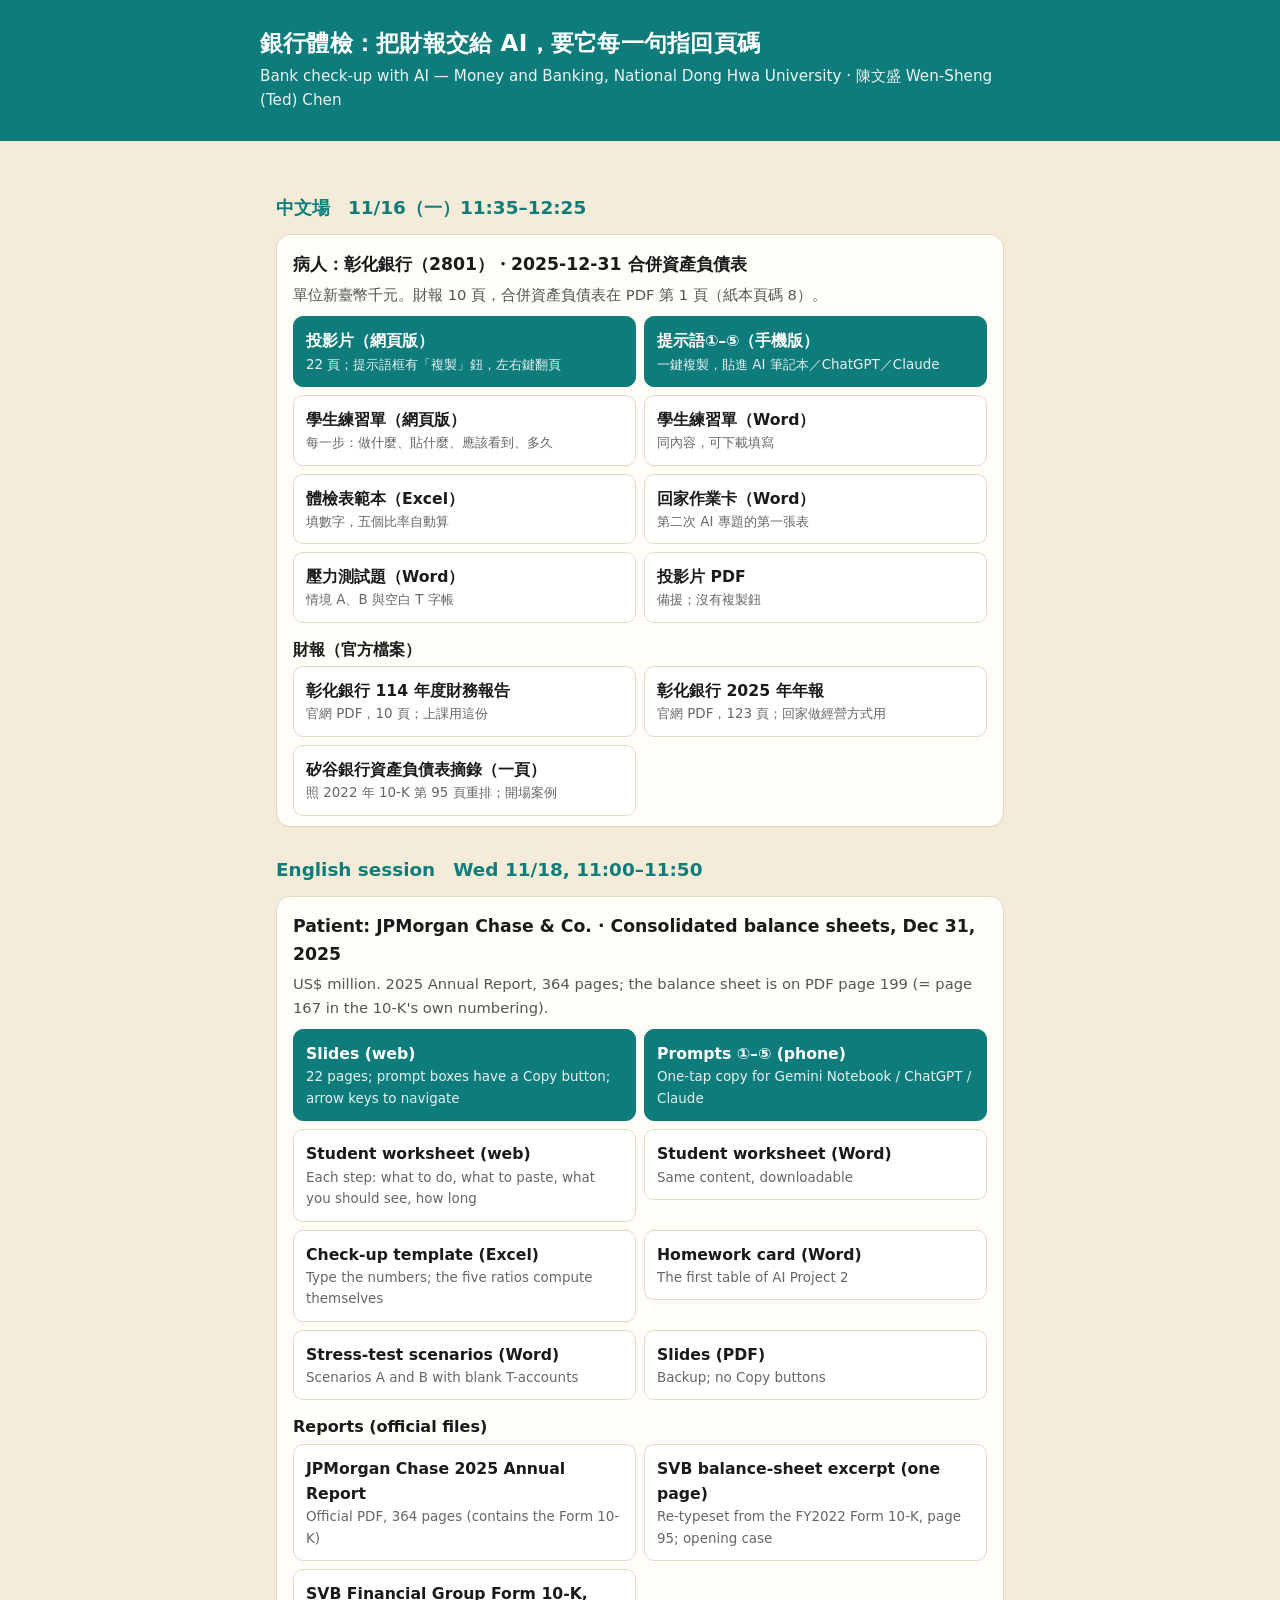
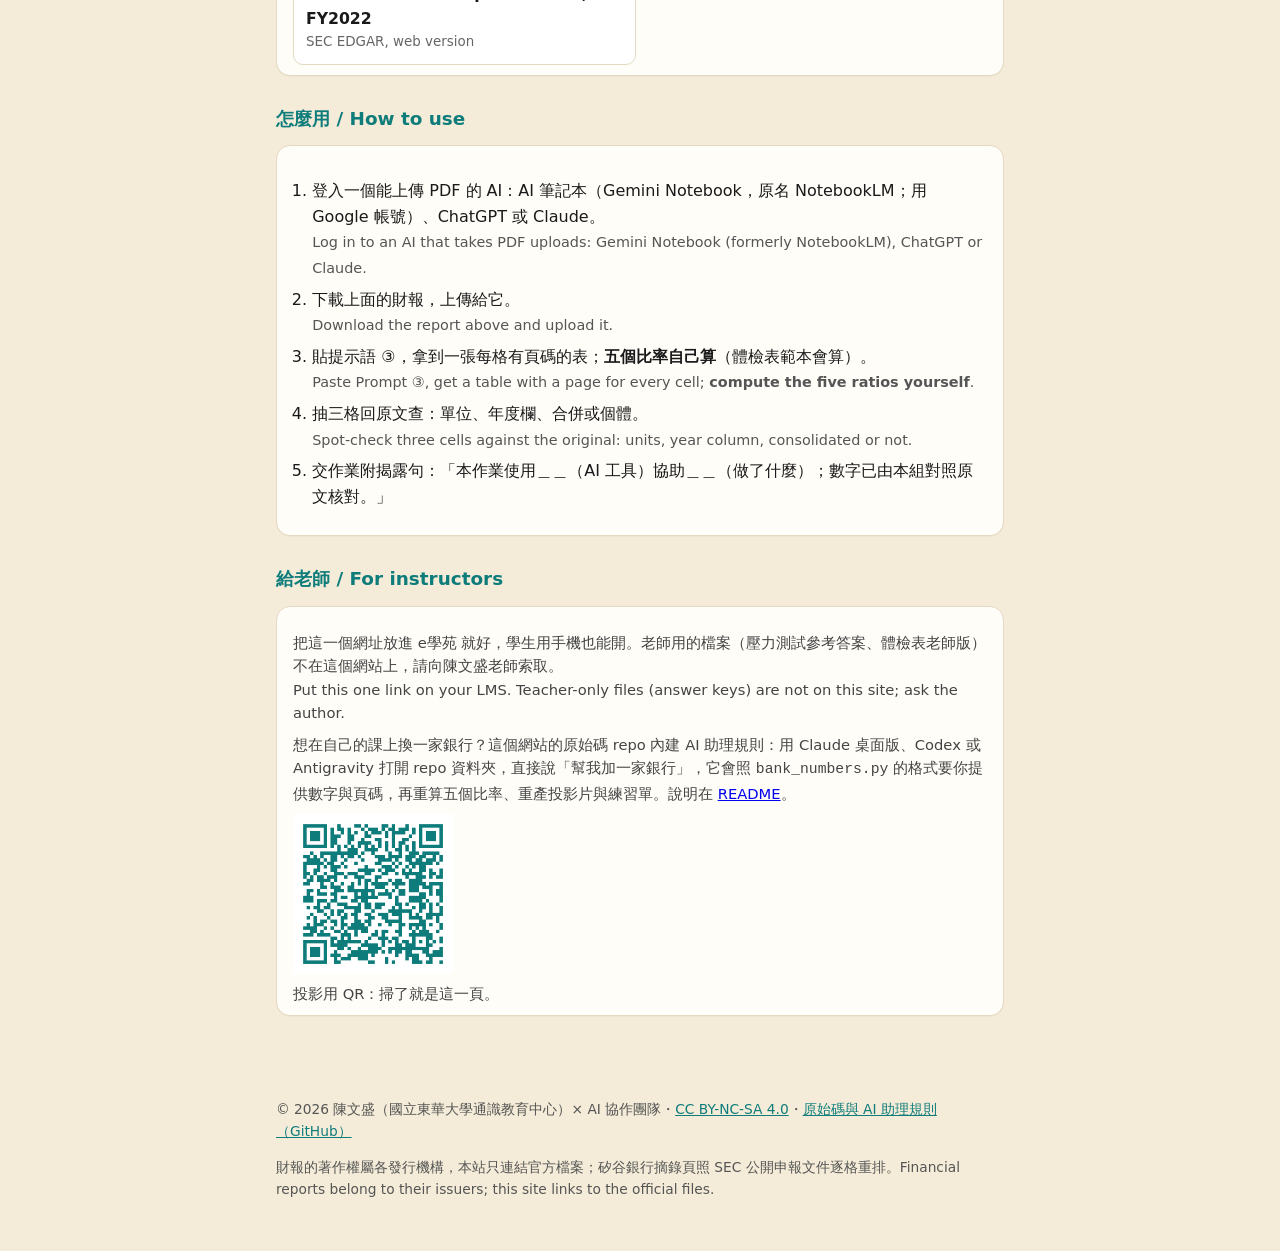
==== docs/index.html @ 3d57c12b "銀行體檢上課包：GitHub Pages 網站＋AI 助理規則（中文場彰銀 11/16、英文場 JPMorgan Chase 11/18） - docs/：首頁、中英投影片（複製鈕）、提示語手機頁、練" ====
<!doctype html><html lang="zh-Hant"><head><meta charset="utf-8"><meta name="viewport" content="width=device-width,initial-scale=1"><title>銀行體檢：把財報交給 AI，要它每一句指回頁碼</title><style>
:root{--teal:#0E7C7B;--gold:#D9A441;--cream:#F4ECD8;--ink:#1A1A1A;--paper:#FFFDF8;--line:#E4D9C3}
*{box-sizing:border-box}html{-webkit-text-size-adjust:100%}
body{margin:0;background:var(--cream);color:var(--ink);font-family:"Noto Sans TC","Microsoft JhengHei","PingFang TC","Segoe UI",system-ui,sans-serif;line-height:1.6}
main{max-width:760px;margin:0 auto;padding:24px 16px 56px}
header.top{background:var(--teal);color:#fff;padding:28px 16px}
header.top .in{max-width:760px;margin:0 auto}
header.top h1{margin:0 0 6px;font-size:1.45rem;line-height:1.3;letter-spacing:.01em}
header.top p{margin:0;opacity:.92;font-size:.95rem}
h2{font-size:1.15rem;margin:28px 0 10px;color:var(--teal)}
.card{background:var(--paper);border:1px solid var(--line);border-radius:14px;padding:16px 16px 10px;margin:12px 0;box-shadow:0 1px 0 rgba(0,0,0,.03)}
.card h3{margin:0 0 4px;font-size:1.08rem}
.card .meta{color:#555;font-size:.92rem;margin:0 0 10px}
.links{display:grid;grid-template-columns:1fr;gap:8px;margin:0;padding:0;list-style:none}
@media(min-width:560px){.links{grid-template-columns:1fr 1fr}}
.links a{display:block;padding:11px 12px;border-radius:10px;border:1px solid var(--line);background:#fff;color:var(--ink);text-decoration:none;font-weight:600;font-size:.98rem}
.links a:hover{border-color:var(--teal)}
.links a small{display:block;font-weight:400;color:#666;font-size:.84rem}
.links a.primary{background:var(--teal);color:#fff;border-color:var(--teal)}
.links a.primary small{color:#e6f2f2}
.note{font-size:.92rem;color:#444;margin:8px 0 0}
ol.steps{padding-left:1.2em}ol.steps li{margin:6px 0}
pre.prompt{white-space:pre-wrap;word-break:break-word;background:#fff;border:1px solid var(--line);border-left:4px solid var(--teal);border-radius:10px;padding:14px 14px;font:inherit;font-size:.98rem;margin:8px 0 0}
.pbar{display:flex;justify-content:space-between;align-items:center;gap:10px;flex-wrap:wrap}
.tag{display:inline-block;background:var(--teal);color:#fff;border-radius:999px;padding:2px 10px;font-size:.84rem;font-weight:700}
button.copy{background:var(--gold);color:#1A1A1A;border:0;border-radius:999px;padding:9px 16px;font-weight:700;font-size:.95rem;cursor:pointer;font-family:inherit}
button.copy:active{transform:translateY(1px)}
button.copy.done{background:var(--teal);color:#fff}
.use{color:#555;font-size:.9rem;margin:4px 0 0}
footer{max-width:760px;margin:0 auto;padding:0 16px 40px;color:#555;font-size:.86rem}
footer a{color:var(--teal)}
.lang{float:right;font-size:.9rem}.lang a{color:#fff;text-decoration:underline}
img.qr{width:160px;height:160px;display:block;margin:8px 0}
</style></head><body><header class="top"><div class="in"><h1>銀行體檢：把財報交給 AI，要它每一句指回頁碼</h1><p>Bank check-up with AI — Money and Banking, National Dong Hwa University · 陳文盛 Wen-Sheng (Ted) Chen</p></div></header><main>
<h2>中文場　11/16（一）11:35–12:25</h2>
<div class="card"><h3>病人：彰化銀行（2801）・2025-12-31 合併資產負債表</h3>
<p class="meta">單位新臺幣千元。財報 10 頁，合併資產負債表在 PDF 第 1 頁（紙本頁碼 8）。</p>
<ul class="links">
<li><a class="primary" href="zh/deck.html">投影片（網頁版）<small>22 頁；提示語框有「複製」鈕，左右鍵翻頁</small></a></li>
<li><a class="primary" href="zh/prompts.html">提示語①–⑤（手機版）<small>一鍵複製，貼進 AI 筆記本／ChatGPT／Claude</small></a></li>
<li><a href="zh/worksheet.html">學生練習單（網頁版）<small>每一步：做什麼、貼什麼、應該看到、多久</small></a></li>
<li><a href="zh/files/學生練習單-銀行體檢.docx">學生練習單（Word）<small>同內容，可下載填寫</small></a></li>
<li><a href="zh/files/體檢表範本.xlsx">體檢表範本（Excel）<small>填數字，五個比率自動算</small></a></li>
<li><a href="zh/files/回家作業卡.docx">回家作業卡（Word）<small>第二次 AI 專題的第一張表</small></a></li>
<li><a href="zh/files/壓力測試題.docx">壓力測試題（Word）<small>情境 A、B 與空白 T 字帳</small></a></li>
<li><a href="zh/files/deck-zh.pdf">投影片 PDF<small>備援；沒有複製鈕</small></a></li>
</ul>
<h3 style="margin-top:14px;font-size:1rem">財報（官方檔案）</h3>
<ul class="links">
<li><a href="https://www.bankchb.com/chb_2a_resource/leap_do/gallery/1775714798658/114%E5%B9%B4%E5%BA%A6%E8%B2%A1%E5%A0%B1.pdf">彰化銀行 114 年度財務報告<small>官網 PDF，10 頁；上課用這份</small></a></li>
<li><a href="https://www.bankchb.com/chb_2a_resource/leap_do/annual_report_picture/1779097600166/%E5%BD%B0%E5%8C%96%E9%8A%80%E8%A1%8C2025%E5%B9%B4%E5%B9%B4%E5%A0%B1.pdf">彰化銀行 2025 年年報<small>官網 PDF，123 頁；回家做經營方式用</small></a></li>
<li><a href="files/SVB-2022-balance-sheet-excerpt.pdf">矽谷銀行資產負債表摘錄（一頁）<small>照 2022 年 10-K 第 95 頁重排；開場案例</small></a></li>
</ul></div>

<h2>English session　Wed 11/18, 11:00–11:50</h2>
<div class="card"><h3>Patient: JPMorgan Chase &amp; Co. · Consolidated balance sheets, Dec 31, 2025</h3>
<p class="meta">US$ million. 2025 Annual Report, 364 pages; the balance sheet is on PDF page 199 (= page 167 in the 10-K's own numbering).</p>
<ul class="links">
<li><a class="primary" href="en/deck.html">Slides (web)<small>22 pages; prompt boxes have a Copy button; arrow keys to navigate</small></a></li>
<li><a class="primary" href="en/prompts.html">Prompts ①–⑤ (phone)<small>One-tap copy for Gemini Notebook / ChatGPT / Claude</small></a></li>
<li><a href="en/worksheet.html">Student worksheet (web)<small>Each step: what to do, what to paste, what you should see, how long</small></a></li>
<li><a href="en/files/Student-Worksheet-Bank-Checkup.docx">Student worksheet (Word)<small>Same content, downloadable</small></a></li>
<li><a href="en/files/checkup-template.xlsx">Check-up template (Excel)<small>Type the numbers; the five ratios compute themselves</small></a></li>
<li><a href="en/files/Homework-Card.docx">Homework card (Word)<small>The first table of AI Project 2</small></a></li>
<li><a href="en/files/Stress-Test-Scenarios.docx">Stress-test scenarios (Word)<small>Scenarios A and B with blank T-accounts</small></a></li>
<li><a href="en/files/deck-en.pdf">Slides (PDF)<small>Backup; no Copy buttons</small></a></li>
</ul>
<h3 style="margin-top:14px;font-size:1rem">Reports (official files)</h3>
<ul class="links">
<li><a href="https://www.jpmorganchase.com/content/dam/jpmc/jpmorgan-chase-and-co/investor-relations/documents/annualreport-2025.pdf">JPMorgan Chase 2025 Annual Report<small>Official PDF, 364 pages (contains the Form 10-K)</small></a></li>
<li><a href="files/SVB-2022-balance-sheet-excerpt.pdf">SVB balance-sheet excerpt (one page)<small>Re-typeset from the FY2022 Form 10-K, page 95; opening case</small></a></li>
<li><a href="https://www.sec.gov/Archives/edgar/data/719739/000071973923000021/sivb-20221231.htm">SVB Financial Group Form 10-K, FY2022<small>SEC EDGAR, web version</small></a></li>
</ul></div>

<h2>怎麼用 / How to use</h2>
<div class="card"><ol class="steps">
<li>登入一個能上傳 PDF 的 AI：AI 筆記本（Gemini Notebook，原名 NotebookLM；用 Google 帳號）、ChatGPT 或 Claude。<br><span class="use">Log in to an AI that takes PDF uploads: Gemini Notebook (formerly NotebookLM), ChatGPT or Claude.</span></li>
<li>下載上面的財報，上傳給它。<br><span class="use">Download the report above and upload it.</span></li>
<li>貼提示語 ③，拿到一張每格有頁碼的表；<b>五個比率自己算</b>（體檢表範本會算）。<br><span class="use">Paste Prompt ③, get a table with a page for every cell; <b>compute the five ratios yourself</b>.</span></li>
<li>抽三格回原文查：單位、年度欄、合併或個體。<br><span class="use">Spot-check three cells against the original: units, year column, consolidated or not.</span></li>
<li>交作業附揭露句：「本作業使用＿＿（AI 工具）協助＿＿（做了什麼）；數字已由本組對照原文核對。」</li>
</ol></div>
<h2>給老師 / For instructors</h2>
<div class="card"><p class="note">把這一個網址放進 e學苑 就好，學生用手機也能開。老師用的檔案（壓力測試參考答案、體檢表老師版）不在這個網站上，請向陳文盛老師索取。<br>
Put this one link on your LMS. Teacher-only files (answer keys) are not on this site; ask the author.</p>
<p class="note">想在自己的課上換一家銀行？這個網站的原始碼 repo 內建 AI 助理規則：用 Claude 桌面版、Codex 或 Antigravity 打開 repo 資料夾，直接說「幫我加一家銀行」，它會照 <code>bank_numbers.py</code> 的格式要你提供數字與頁碼，再重算五個比率、重產投影片與練習單。說明在 <a href="https://github.com/cwstedctw/money-banking-ai-checkup#readme">README</a>。</p>
<img class="qr" src="qr.png" alt="QR code of this site"><p class="note">投影用 QR：掃了就是這一頁。</p></div>
</main><footer><p>© 2026 陳文盛（國立東華大學通識教育中心）× AI 協作團隊・<a href="https://creativecommons.org/licenses/by-nc-sa/4.0/deed.zh-hant">CC BY-NC-SA 4.0</a>・<a href="https://github.com/cwstedctw/money-banking-ai-checkup">原始碼與 AI 助理規則（GitHub）</a></p><p>財報的著作權屬各發行機構，本站只連結官方檔案；矽谷銀行摘錄頁照 SEC 公開申報文件逐格重排。Financial reports belong to their issuers; this site links to the official files.</p></footer><script>
(function(){
  function fb(t){var ta=document.createElement('textarea');ta.value=t;ta.setAttribute('readonly','');ta.style.position='fixed';ta.style.top='-1000px';document.body.appendChild(ta);ta.select();var ok=false;try{ok=document.execCommand('copy')}catch(e){}document.body.removeChild(ta);return ok}
  document.querySelectorAll('button.copy').forEach(function(b){
    b.addEventListener('click',function(){
      var t=document.getElementById(b.getAttribute('data-for')).textContent;var done=function(){var o=b.textContent;b.textContent=b.getAttribute('data-done');b.classList.add('done');setTimeout(function(){b.textContent=o;b.classList.remove('done')},1600)};
      if(navigator.clipboard&&window.isSecureContext){navigator.clipboard.writeText(t).then(done,function(){if(fb(t))done()})}else if(fb(t)){done()}
    });
  });
})();
</script></body></html>
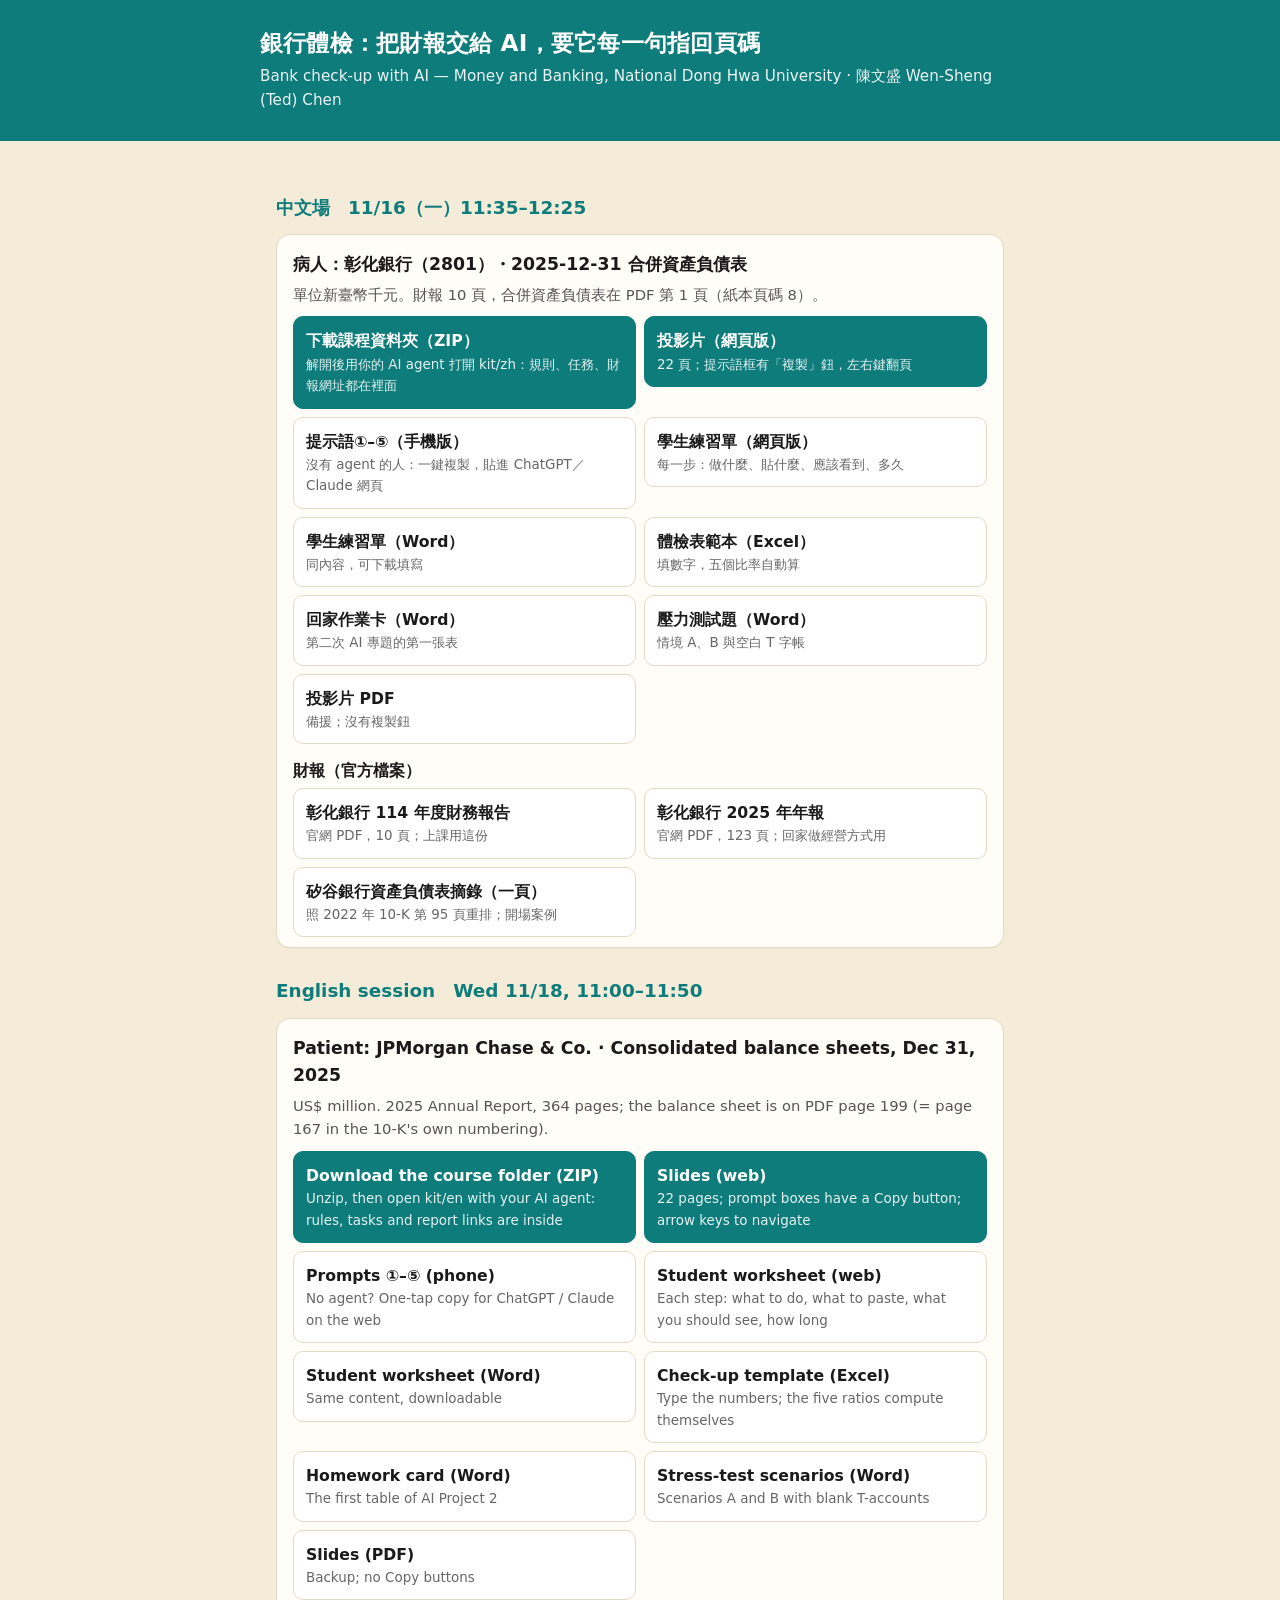
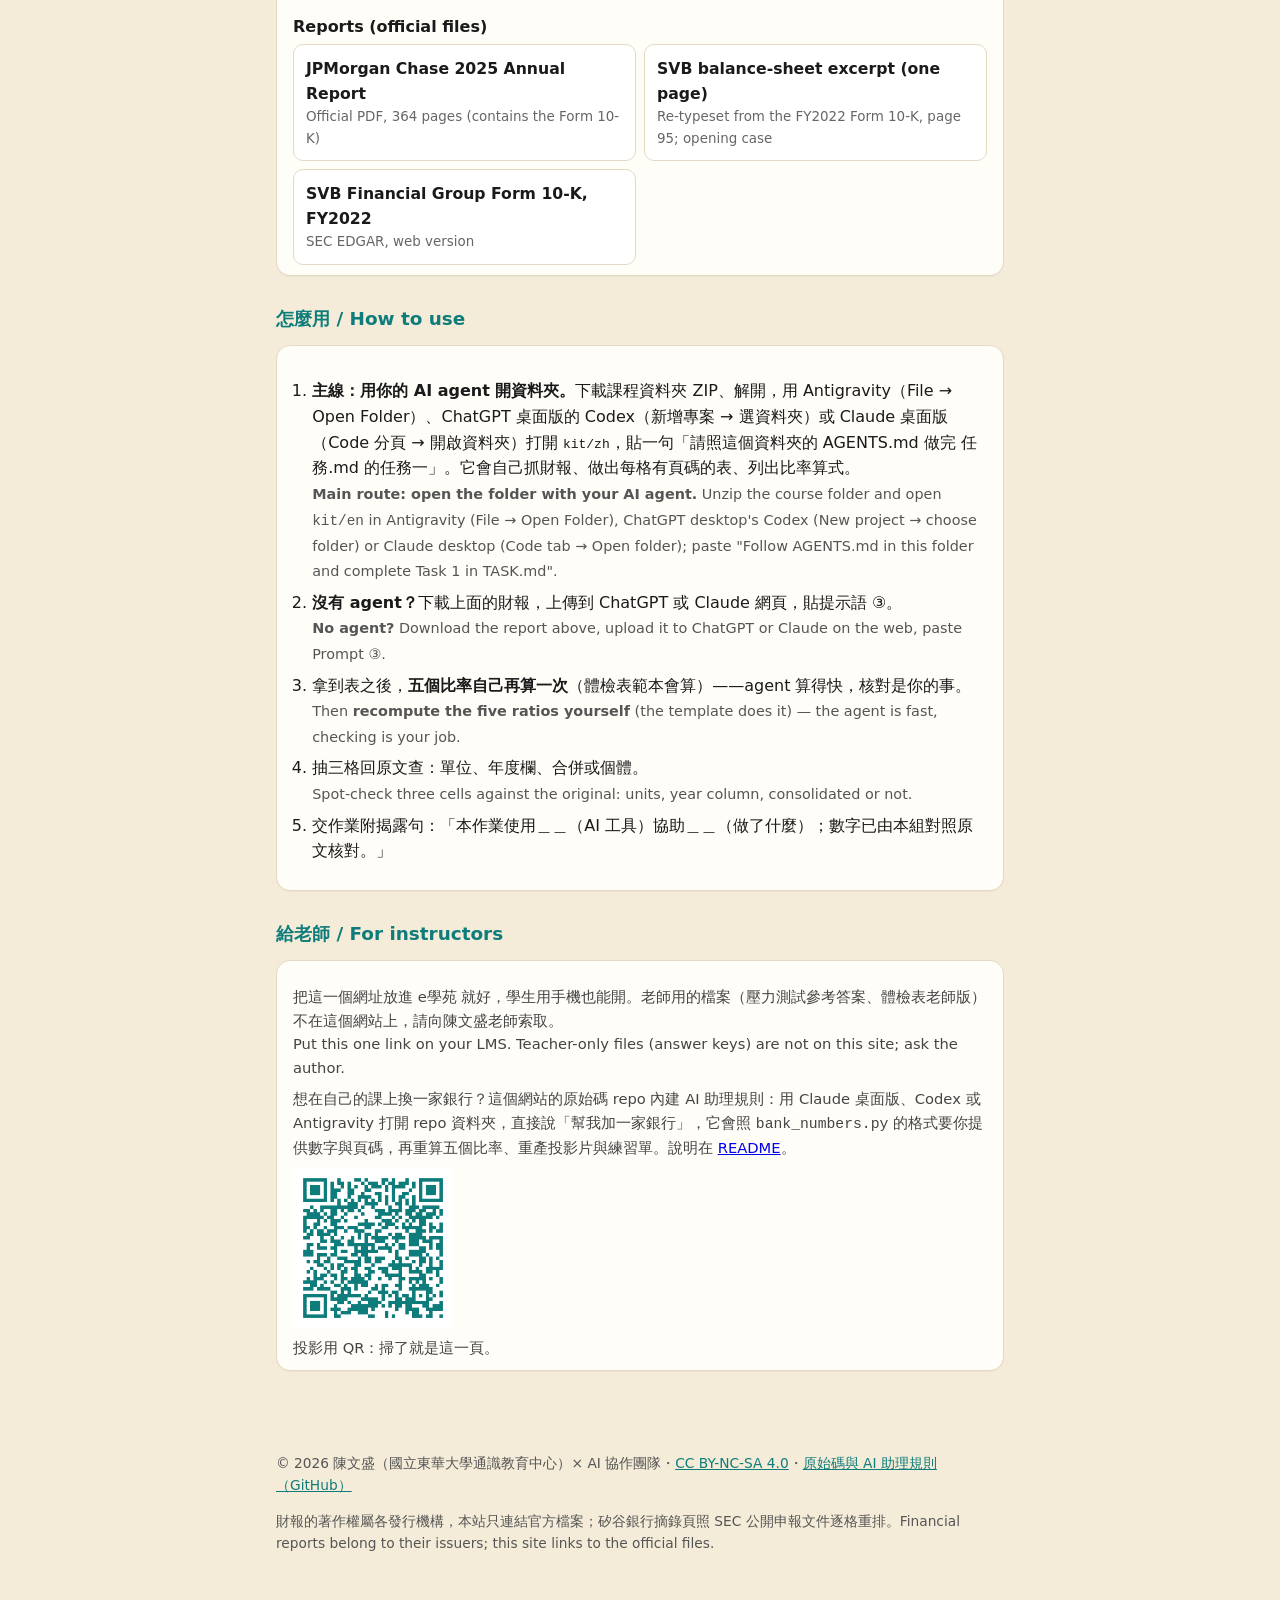
==== commit 7852d26d: "v1.1：學生主線改 agent 開課程資料夾（kit/zh、kit/en），聊天版備援，拿掉 AI 筆記本 - kit/：給學生 agent 的 AGENTS.md（規則附原因、停止條件）、任務.m" ====
--- a/docs/index.html
+++ b/docs/index.html
@@ -36,8 +36,9 @@
 <div class="card"><h3>病人：彰化銀行（2801）・2025-12-31 合併資產負債表</h3>
 <p class="meta">單位新臺幣千元。財報 10 頁，合併資產負債表在 PDF 第 1 頁（紙本頁碼 8）。</p>
 <ul class="links">
+<li><a class="primary" href="https://github.com/cwstedctw/money-banking-ai-checkup/archive/refs/heads/main.zip">下載課程資料夾（ZIP）<small>解開後用你的 AI agent 打開 kit/zh：規則、任務、財報網址都在裡面</small></a></li>
 <li><a class="primary" href="zh/deck.html">投影片（網頁版）<small>22 頁；提示語框有「複製」鈕，左右鍵翻頁</small></a></li>
-<li><a class="primary" href="zh/prompts.html">提示語①–⑤（手機版）<small>一鍵複製，貼進 AI 筆記本／ChatGPT／Claude</small></a></li>
+<li><a href="zh/prompts.html">提示語①–⑤（手機版）<small>沒有 agent 的人：一鍵複製，貼進 ChatGPT／Claude 網頁</small></a></li>
 <li><a href="zh/worksheet.html">學生練習單（網頁版）<small>每一步：做什麼、貼什麼、應該看到、多久</small></a></li>
 <li><a href="zh/files/學生練習單-銀行體檢.docx">學生練習單（Word）<small>同內容，可下載填寫</small></a></li>
 <li><a href="zh/files/體檢表範本.xlsx">體檢表範本（Excel）<small>填數字，五個比率自動算</small></a></li>
@@ -56,8 +57,9 @@
 <div class="card"><h3>Patient: JPMorgan Chase &amp; Co. · Consolidated balance sheets, Dec 31, 2025</h3>
 <p class="meta">US$ million. 2025 Annual Report, 364 pages; the balance sheet is on PDF page 199 (= page 167 in the 10-K's own numbering).</p>
 <ul class="links">
+<li><a class="primary" href="https://github.com/cwstedctw/money-banking-ai-checkup/archive/refs/heads/main.zip">Download the course folder (ZIP)<small>Unzip, then open kit/en with your AI agent: rules, tasks and report links are inside</small></a></li>
 <li><a class="primary" href="en/deck.html">Slides (web)<small>22 pages; prompt boxes have a Copy button; arrow keys to navigate</small></a></li>
-<li><a class="primary" href="en/prompts.html">Prompts ①–⑤ (phone)<small>One-tap copy for Gemini Notebook / ChatGPT / Claude</small></a></li>
+<li><a href="en/prompts.html">Prompts ①–⑤ (phone)<small>No agent? One-tap copy for ChatGPT / Claude on the web</small></a></li>
 <li><a href="en/worksheet.html">Student worksheet (web)<small>Each step: what to do, what to paste, what you should see, how long</small></a></li>
 <li><a href="en/files/Student-Worksheet-Bank-Checkup.docx">Student worksheet (Word)<small>Same content, downloadable</small></a></li>
 <li><a href="en/files/checkup-template.xlsx">Check-up template (Excel)<small>Type the numbers; the five ratios compute themselves</small></a></li>
@@ -74,9 +76,9 @@
 
 <h2>怎麼用 / How to use</h2>
 <div class="card"><ol class="steps">
-<li>登入一個能上傳 PDF 的 AI：AI 筆記本（Gemini Notebook，原名 NotebookLM；用 Google 帳號）、ChatGPT 或 Claude。<br><span class="use">Log in to an AI that takes PDF uploads: Gemini Notebook (formerly NotebookLM), ChatGPT or Claude.</span></li>
-<li>下載上面的財報，上傳給它。<br><span class="use">Download the report above and upload it.</span></li>
-<li>貼提示語 ③，拿到一張每格有頁碼的表；<b>五個比率自己算</b>（體檢表範本會算）。<br><span class="use">Paste Prompt ③, get a table with a page for every cell; <b>compute the five ratios yourself</b>.</span></li>
+<li><b>主線：用你的 AI agent 開資料夾。</b>下載課程資料夾 ZIP、解開，用 Antigravity（File → Open Folder）、ChatGPT 桌面版的 Codex（新增專案 → 選資料夾）或 Claude 桌面版（Code 分頁 → 開啟資料夾）打開 <code>kit/zh</code>，貼一句「請照這個資料夾的 AGENTS.md 做完 任務.md 的任務一」。它會自己抓財報、做出每格有頁碼的表、列出比率算式。<br><span class="use"><b>Main route: open the folder with your AI agent.</b> Unzip the course folder and open <code>kit/en</code> in Antigravity (File → Open Folder), ChatGPT desktop's Codex (New project → choose folder) or Claude desktop (Code tab → Open folder); paste "Follow AGENTS.md in this folder and complete Task 1 in TASK.md".</span></li>
+<li><b>沒有 agent？</b>下載上面的財報，上傳到 ChatGPT 或 Claude 網頁，貼提示語 ③。<br><span class="use"><b>No agent?</b> Download the report above, upload it to ChatGPT or Claude on the web, paste Prompt ③.</span></li>
+<li>拿到表之後，<b>五個比率自己再算一次</b>（體檢表範本會算）——agent 算得快，核對是你的事。<br><span class="use">Then <b>recompute the five ratios yourself</b> (the template does it) — the agent is fast, checking is your job.</span></li>
 <li>抽三格回原文查：單位、年度欄、合併或個體。<br><span class="use">Spot-check three cells against the original: units, year column, consolidated or not.</span></li>
 <li>交作業附揭露句：「本作業使用＿＿（AI 工具）協助＿＿（做了什麼）；數字已由本組對照原文核對。」</li>
 </ol></div>
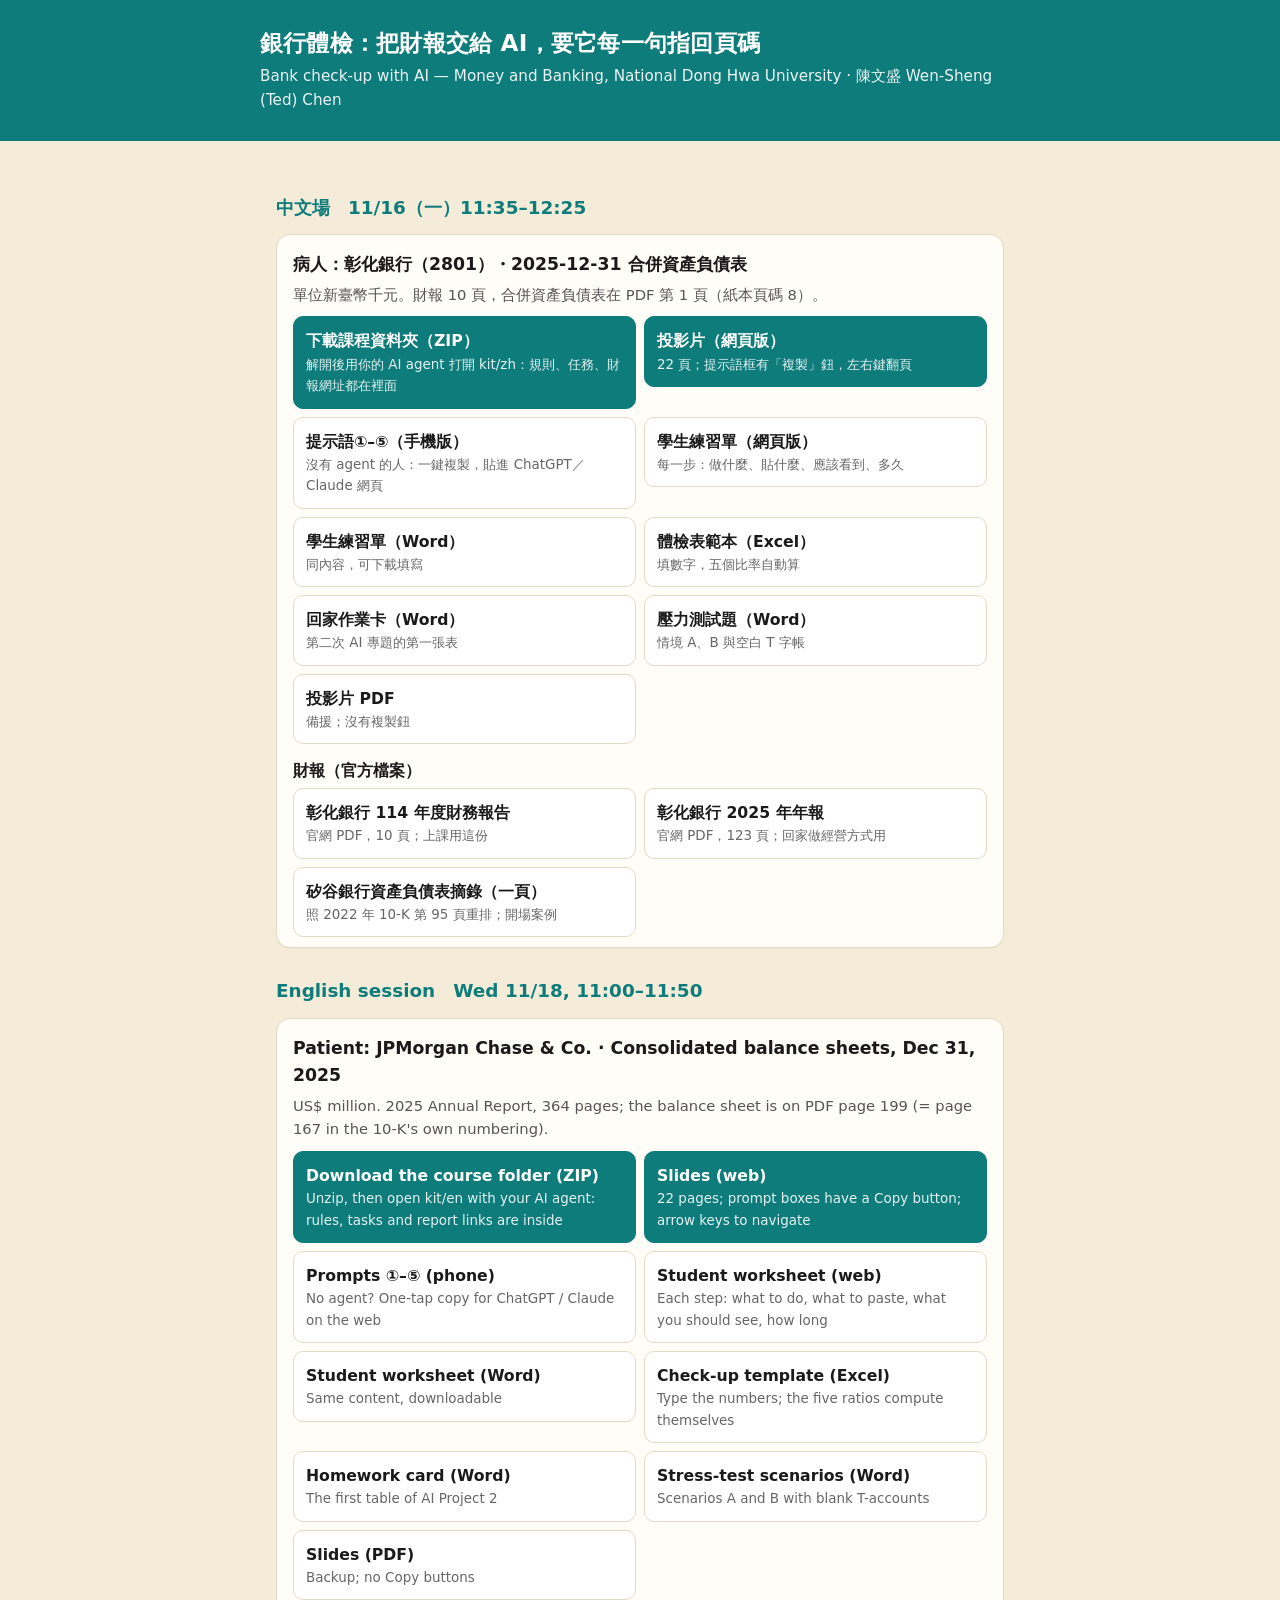
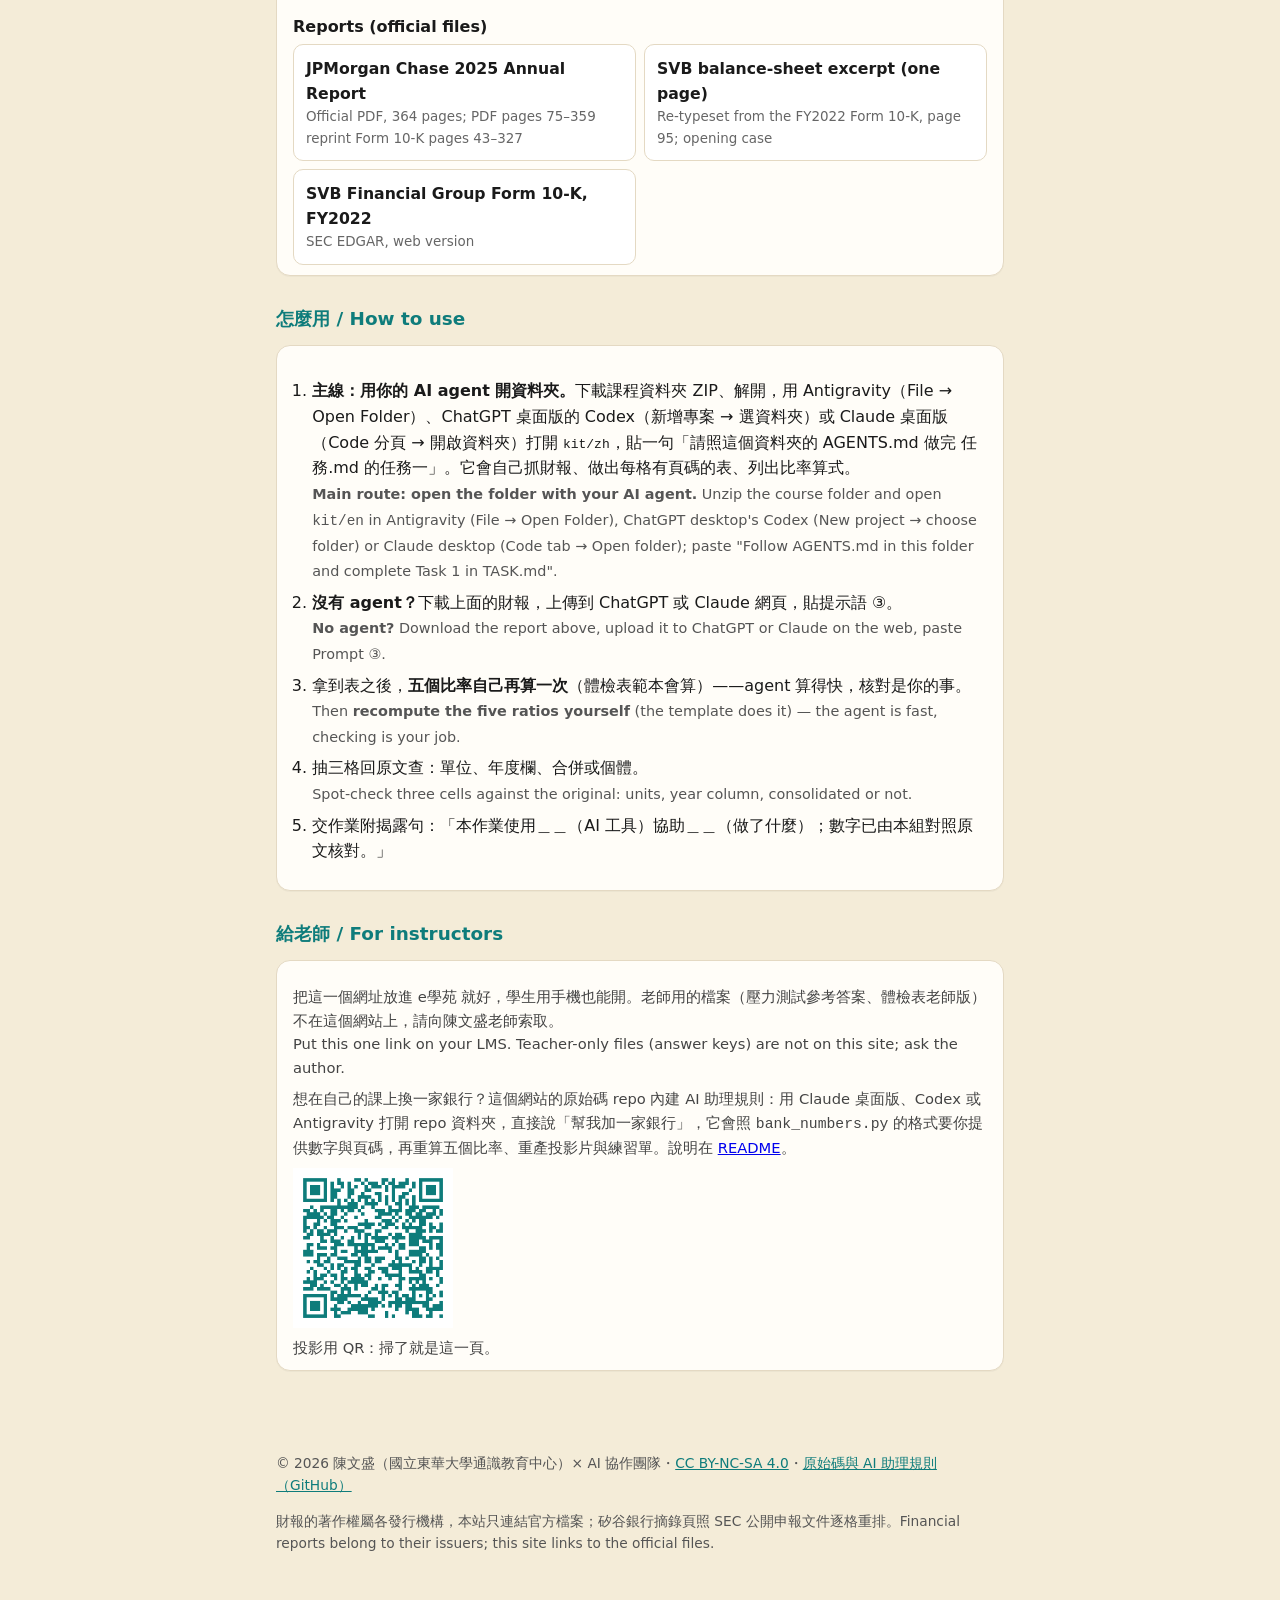
==== commit 0170cc06: "v1.2：課文整理改用課本第 9 章（學生自備）、更正「年報含完整 10-K」的說法 - p4（中英）：今天的「講義」是課本第 9 章，用自己的電子檔；課本檔不進網站與課程資料夾 - p9 英文版與首" ====
--- a/docs/index.html
+++ b/docs/index.html
@@ -69,7 +69,7 @@
 </ul>
 <h3 style="margin-top:14px;font-size:1rem">Reports (official files)</h3>
 <ul class="links">
-<li><a href="https://www.jpmorganchase.com/content/dam/jpmc/jpmorgan-chase-and-co/investor-relations/documents/annualreport-2025.pdf">JPMorgan Chase 2025 Annual Report<small>Official PDF, 364 pages (contains the Form 10-K)</small></a></li>
+<li><a href="https://www.jpmorganchase.com/content/dam/jpmc/jpmorgan-chase-and-co/investor-relations/documents/annualreport-2025.pdf">JPMorgan Chase 2025 Annual Report<small>Official PDF, 364 pages; PDF pages 75–359 reprint Form 10-K pages 43–327</small></a></li>
 <li><a href="files/SVB-2022-balance-sheet-excerpt.pdf">SVB balance-sheet excerpt (one page)<small>Re-typeset from the FY2022 Form 10-K, page 95; opening case</small></a></li>
 <li><a href="https://www.sec.gov/Archives/edgar/data/719739/000071973923000021/sivb-20221231.htm">SVB Financial Group Form 10-K, FY2022<small>SEC EDGAR, web version</small></a></li>
 </ul></div>
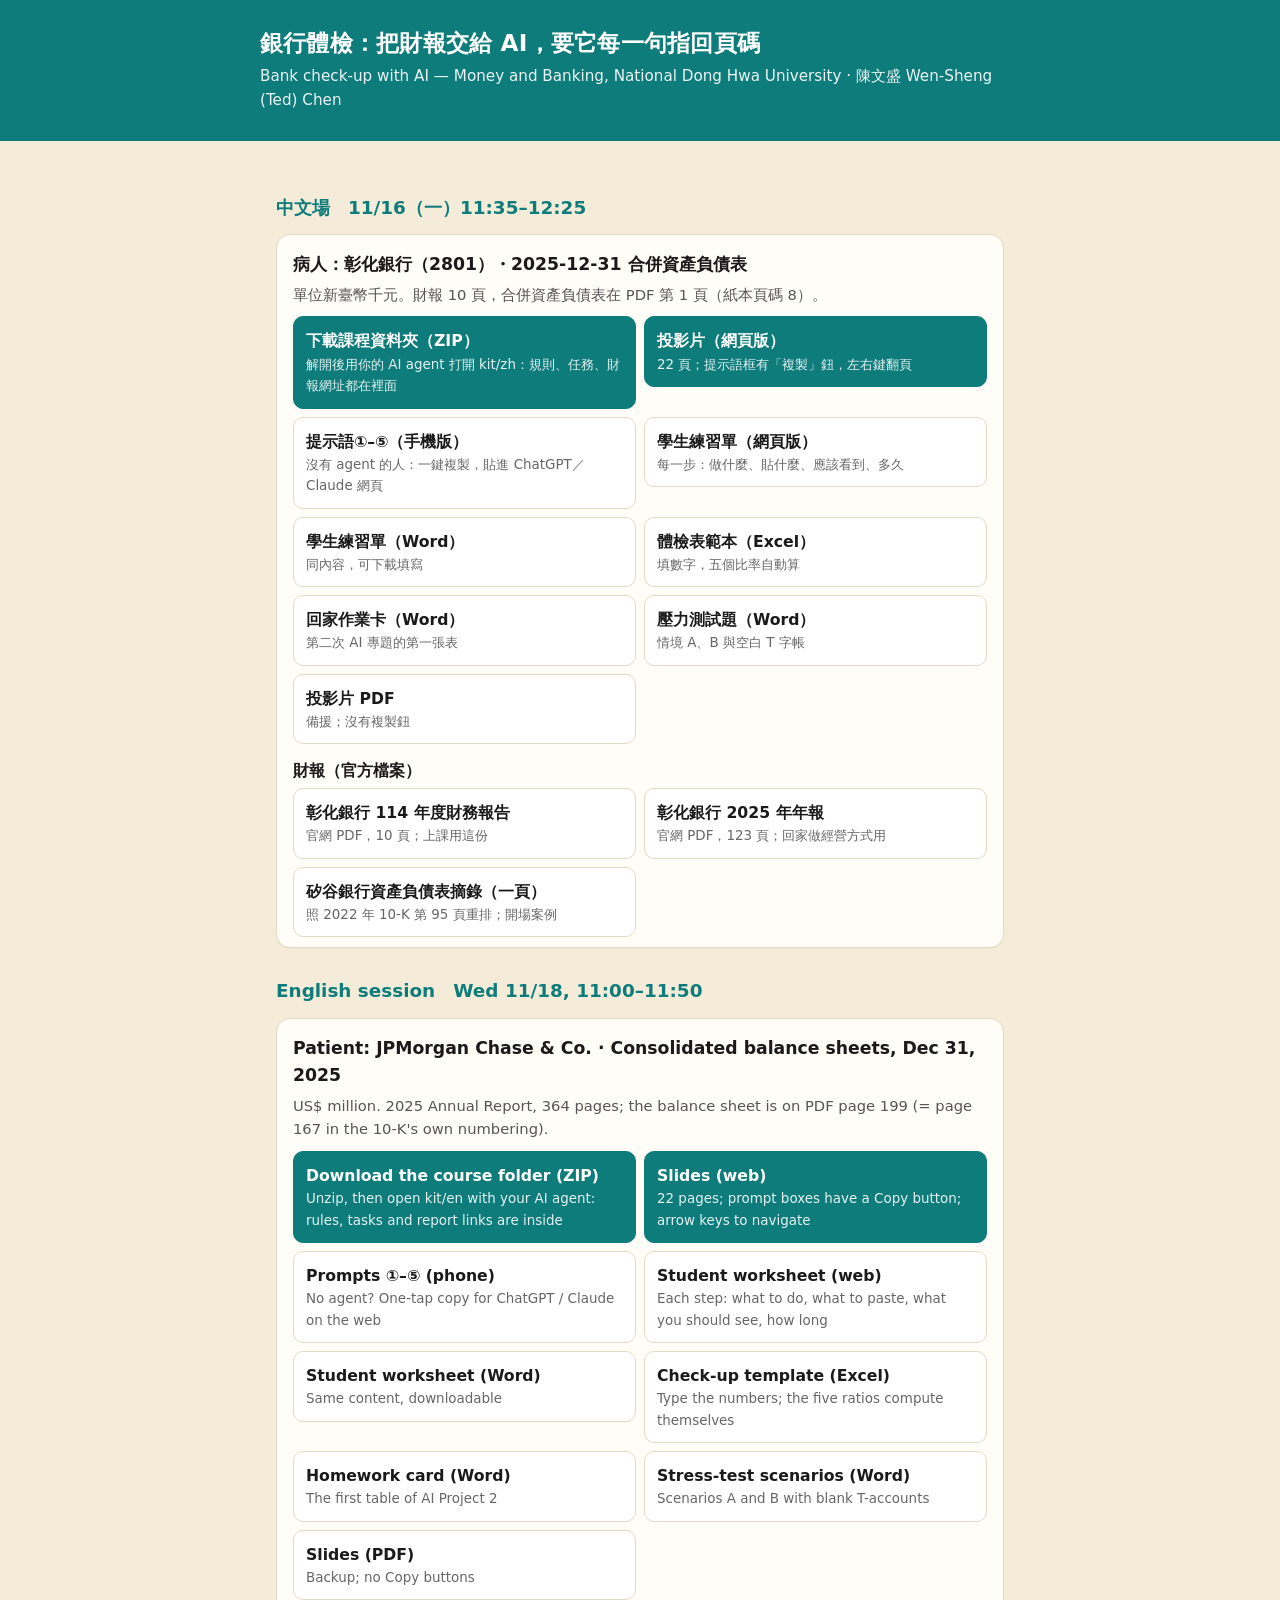
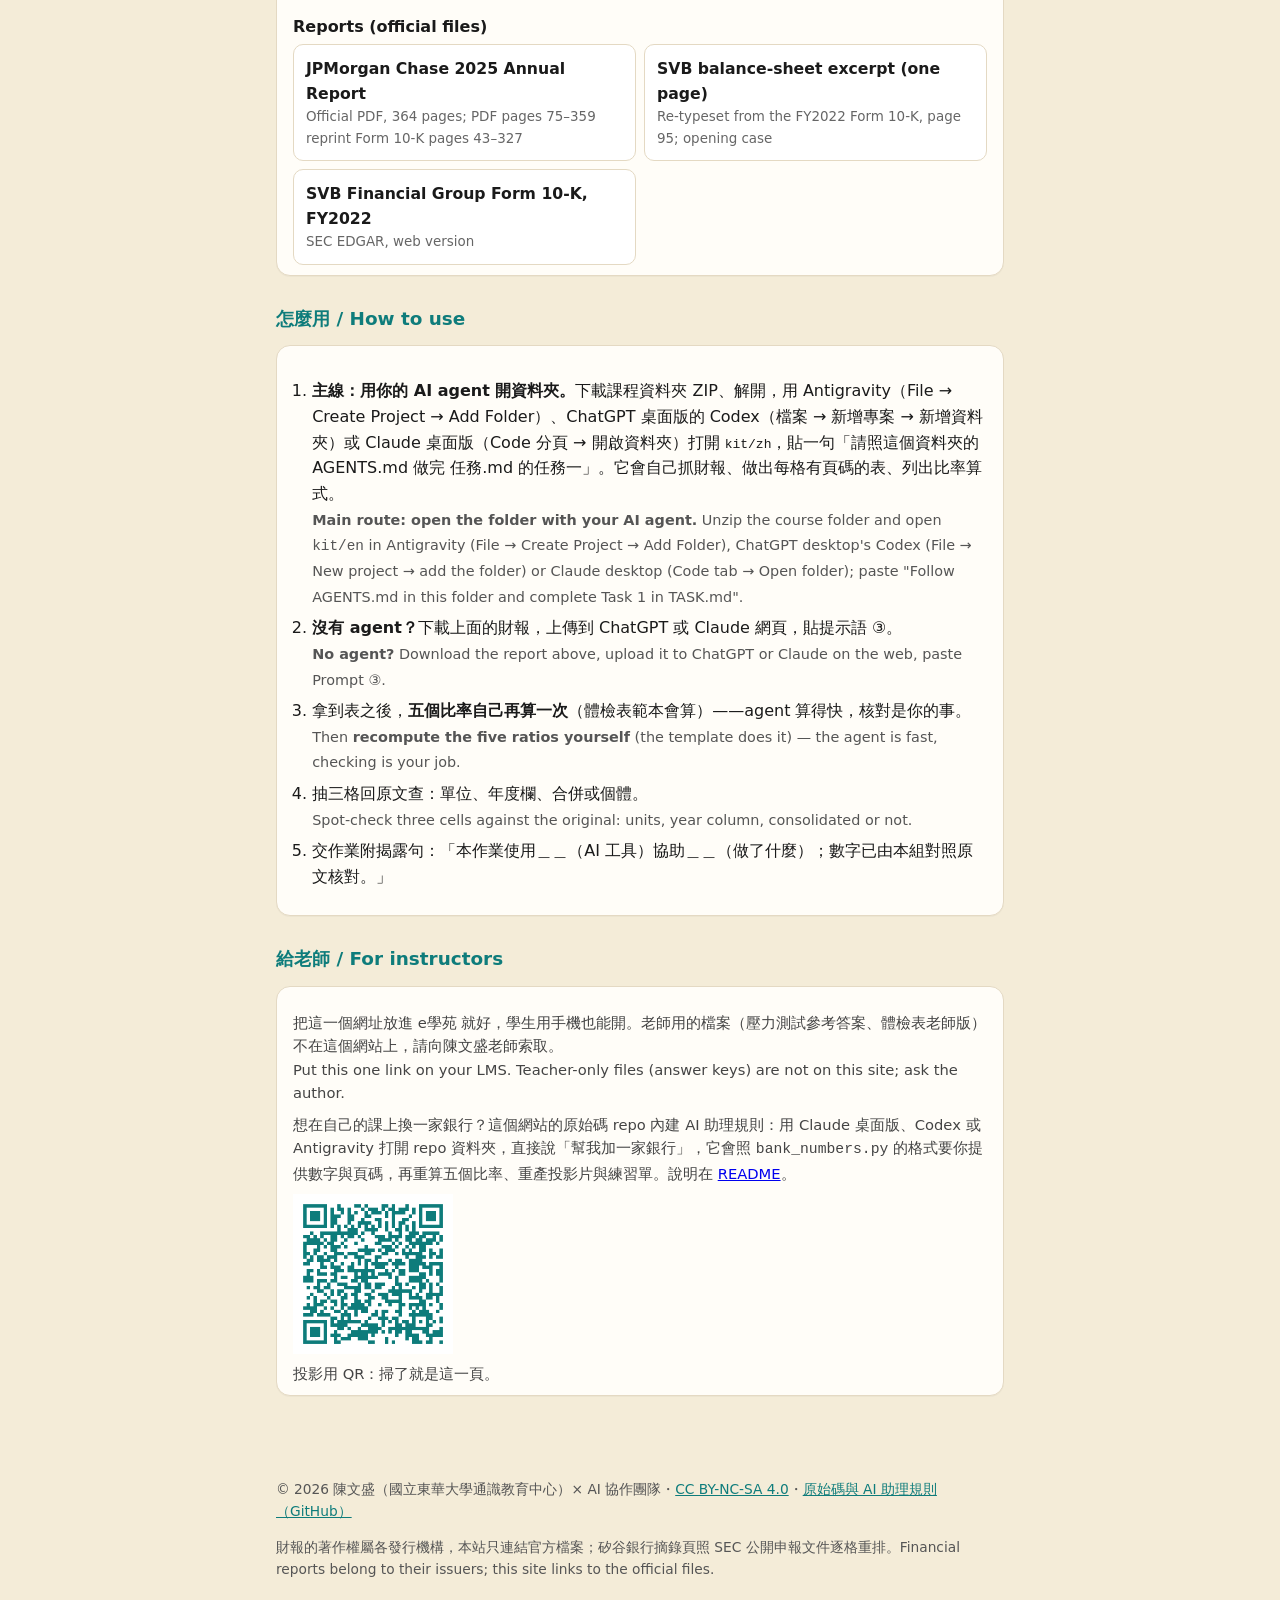
==== commit 4042a78c: "v1.2c：桌面版畫面實測後改「怎麼開資料夾」的說明 - Antigravity：File → Create Project → Add Folder（2.25 版的 File 選單沒有 Open F" ====
--- a/docs/index.html
+++ b/docs/index.html
@@ -76,7 +76,7 @@
 
 <h2>怎麼用 / How to use</h2>
 <div class="card"><ol class="steps">
-<li><b>主線：用你的 AI agent 開資料夾。</b>下載課程資料夾 ZIP、解開，用 Antigravity（File → Open Folder）、ChatGPT 桌面版的 Codex（新增專案 → 選資料夾）或 Claude 桌面版（Code 分頁 → 開啟資料夾）打開 <code>kit/zh</code>，貼一句「請照這個資料夾的 AGENTS.md 做完 任務.md 的任務一」。它會自己抓財報、做出每格有頁碼的表、列出比率算式。<br><span class="use"><b>Main route: open the folder with your AI agent.</b> Unzip the course folder and open <code>kit/en</code> in Antigravity (File → Open Folder), ChatGPT desktop's Codex (New project → choose folder) or Claude desktop (Code tab → Open folder); paste "Follow AGENTS.md in this folder and complete Task 1 in TASK.md".</span></li>
+<li><b>主線：用你的 AI agent 開資料夾。</b>下載課程資料夾 ZIP、解開，用 Antigravity（File → Create Project → Add Folder）、ChatGPT 桌面版的 Codex（檔案 → 新增專案 → 新增資料夾）或 Claude 桌面版（Code 分頁 → 開啟資料夾）打開 <code>kit/zh</code>，貼一句「請照這個資料夾的 AGENTS.md 做完 任務.md 的任務一」。它會自己抓財報、做出每格有頁碼的表、列出比率算式。<br><span class="use"><b>Main route: open the folder with your AI agent.</b> Unzip the course folder and open <code>kit/en</code> in Antigravity (File → Create Project → Add Folder), ChatGPT desktop's Codex (File → New project → add the folder) or Claude desktop (Code tab → Open folder); paste "Follow AGENTS.md in this folder and complete Task 1 in TASK.md".</span></li>
 <li><b>沒有 agent？</b>下載上面的財報，上傳到 ChatGPT 或 Claude 網頁，貼提示語 ③。<br><span class="use"><b>No agent?</b> Download the report above, upload it to ChatGPT or Claude on the web, paste Prompt ③.</span></li>
 <li>拿到表之後，<b>五個比率自己再算一次</b>（體檢表範本會算）——agent 算得快，核對是你的事。<br><span class="use">Then <b>recompute the five ratios yourself</b> (the template does it) — the agent is fast, checking is your job.</span></li>
 <li>抽三格回原文查：單位、年度欄、合併或個體。<br><span class="use">Spot-check three cells against the original: units, year column, consolidated or not.</span></li>
